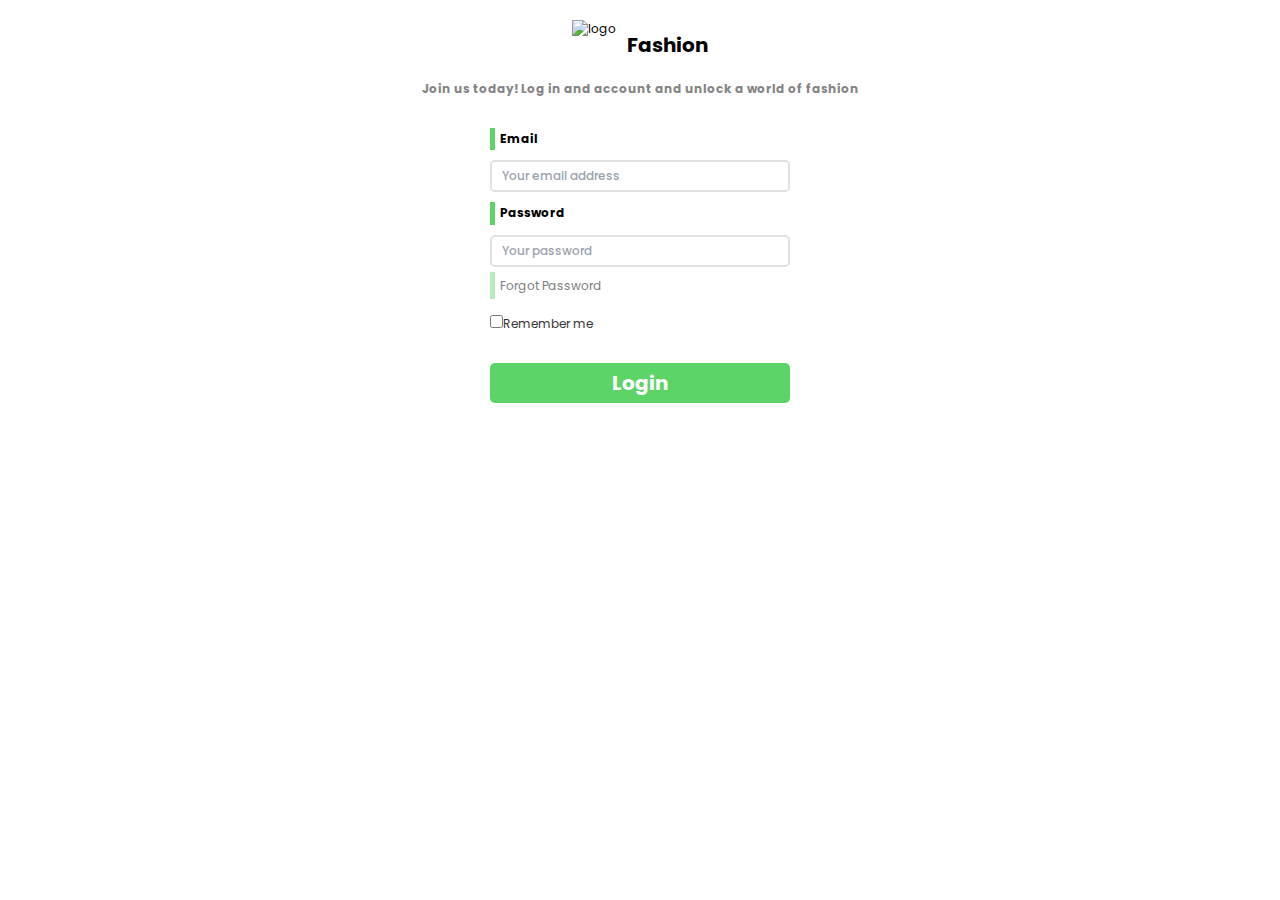
==== login.html @ 358da9cc "Add files via upload" ====
<!DOCTYPE html>
<html lang="en">
<head>
    <meta charset="UTF-8">
    <meta http-equiv="X-UA-Compatible" content="IE=edge">
    <meta name="viewport" content="width=device-width, initial-scale=1.0">
    <link rel="stylesheet" href="../public/output.css" type="text/css">
    <title>Fashion</title>
    <!-- <link rel="stylesheet" href="./styles.css"> -->
    <link rel="stylesheet" href="./input.css">
    <link rel="stylesheet" href="./login-styles.css">
    <link rel="stylesheet"  href="https://cdnjs.cloudflare.com/ajax/libs/font-awesome/6.5.1/css/all.min.css" integrity="sha512-DTOQO9RWCH3ppGqcWaEA1BIZOC6xxalwEsw9c2QQeAIftl+Vegovlnee1c9QX4TctnWMn13TZye+giMm8e2LwA==" crossorigin="anonymous" referrerpolicy="no-referrer"/>
</head>
<body>
    <div class="logo-container">
        <img src="./images/login.png" class="logo" alt="logo">
        <span class="logo-name">Fashion</span>
    </div>
    <div class="form-head">
        <p class="underHead-text">Join us today! Log in and account and unlock a world of fashion</p>
    </div>
    <div class="container">
        <form action="#">
            <span>Email</span>
            <div class="input-box">
                <div class="box">
                    <!-- <div class="icon"><ion-icon name="person-circle-outline"></ion-icon></ion-icon></div> -->
                    <input type="email" placeholder="Your email address">
                </div>
            </div>
            <span>Password</span>
            <div class="input-box">
                <div class="box">
                    <!-- <div class="icon"><ion-icon name="lock-closed-outline"></ion-icon></div> -->
                    <input type="password" placeholder="Your password">
                </div>
            </div>
            <a href="#" class="forgot-password" >Forgot Password</a><br>   
            <label><input type="checkbox" class="remember-me">Remember me</label>


            <div>
                <input type="submit" id="register" value="Login">    
            </div>

        </form>
    </div>

</body>
</html>
---- public/output.css ----
/*
! tailwindcss v3.3.6 | MIT License | https://tailwindcss.com
*/

/*
1. Prevent padding and border from affecting element width. (https://github.com/mozdevs/cssremedy/issues/4)
2. Allow adding a border to an element by just adding a border-width. (https://github.com/tailwindcss/tailwindcss/pull/116)
*/

*,
::before,
::after {
  box-sizing: border-box;
  /* 1 */
  border-width: 0;
  /* 2 */
  border-style: solid;
  /* 2 */
  border-color: #e5e7eb;
  /* 2 */
}

::before,
::after {
  --tw-content: '';
}

/*
1. Use a consistent sensible line-height in all browsers.
2. Prevent adjustments of font size after orientation changes in iOS.
3. Use a more readable tab size.
4. Use the user's configured `sans` font-family by default.
5. Use the user's configured `sans` font-feature-settings by default.
6. Use the user's configured `sans` font-variation-settings by default.
*/

html {
  line-height: 1.5;
  /* 1 */
  -webkit-text-size-adjust: 100%;
  /* 2 */
  -moz-tab-size: 4;
  /* 3 */
  -o-tab-size: 4;
     tab-size: 4;
  /* 3 */
  font-family: ui-sans-serif, system-ui, -apple-system, BlinkMacSystemFont, "Segoe UI", Roboto, "Helvetica Neue", Arial, "Noto Sans", sans-serif, "Apple Color Emoji", "Segoe UI Emoji", "Segoe UI Symbol", "Noto Color Emoji";
  /* 4 */
  font-feature-settings: normal;
  /* 5 */
  font-variation-settings: normal;
  /* 6 */
}

/*
1. Remove the margin in all browsers.
2. Inherit line-height from `html` so users can set them as a class directly on the `html` element.
*/

body {
  margin: 0;
  /* 1 */
  line-height: inherit;
  /* 2 */
}

/*
1. Add the correct height in Firefox.
2. Correct the inheritance of border color in Firefox. (https://bugzilla.mozilla.org/show_bug.cgi?id=190655)
3. Ensure horizontal rules are visible by default.
*/

hr {
  height: 0;
  /* 1 */
  color: inherit;
  /* 2 */
  border-top-width: 1px;
  /* 3 */
}

/*
Add the correct text decoration in Chrome, Edge, and Safari.
*/

abbr:where([title]) {
  -webkit-text-decoration: underline dotted;
          text-decoration: underline dotted;
}

/*
Remove the default font size and weight for headings.
*/

h1,
h2,
h3,
h4,
h5,
h6 {
  font-size: inherit;
  font-weight: inherit;
}

/*
Reset links to optimize for opt-in styling instead of opt-out.
*/

a {
  color: inherit;
  text-decoration: inherit;
}

/*
Add the correct font weight in Edge and Safari.
*/

b,
strong {
  font-weight: bolder;
}

/*
1. Use the user's configured `mono` font-family by default.
2. Use the user's configured `mono` font-feature-settings by default.
3. Use the user's configured `mono` font-variation-settings by default.
4. Correct the odd `em` font sizing in all browsers.
*/

code,
kbd,
samp,
pre {
  font-family: ui-monospace, SFMono-Regular, Menlo, Monaco, Consolas, "Liberation Mono", "Courier New", monospace;
  /* 1 */
  font-feature-settings: normal;
  /* 2 */
  font-variation-settings: normal;
  /* 3 */
  font-size: 1em;
  /* 4 */
}

/*
Add the correct font size in all browsers.
*/

small {
  font-size: 80%;
}

/*
Prevent `sub` and `sup` elements from affecting the line height in all browsers.
*/

sub,
sup {
  font-size: 75%;
  line-height: 0;
  position: relative;
  vertical-align: baseline;
}

sub {
  bottom: -0.25em;
}

sup {
  top: -0.5em;
}

/*
1. Remove text indentation from table contents in Chrome and Safari. (https://bugs.chromium.org/p/chromium/issues/detail?id=999088, https://bugs.webkit.org/show_bug.cgi?id=201297)
2. Correct table border color inheritance in all Chrome and Safari. (https://bugs.chromium.org/p/chromium/issues/detail?id=935729, https://bugs.webkit.org/show_bug.cgi?id=195016)
3. Remove gaps between table borders by default.
*/

table {
  text-indent: 0;
  /* 1 */
  border-color: inherit;
  /* 2 */
  border-collapse: collapse;
  /* 3 */
}

/*
1. Change the font styles in all browsers.
2. Remove the margin in Firefox and Safari.
3. Remove default padding in all browsers.
*/

button,
input,
optgroup,
select,
textarea {
  font-family: inherit;
  /* 1 */
  font-feature-settings: inherit;
  /* 1 */
  font-variation-settings: inherit;
  /* 1 */
  font-size: 100%;
  /* 1 */
  font-weight: inherit;
  /* 1 */
  line-height: inherit;
  /* 1 */
  color: inherit;
  /* 1 */
  margin: 0;
  /* 2 */
  padding: 0;
  /* 3 */
}

/*
Remove the inheritance of text transform in Edge and Firefox.
*/

button,
select {
  text-transform: none;
}

/*
1. Correct the inability to style clickable types in iOS and Safari.
2. Remove default button styles.
*/

button,
[type='button'],
[type='reset'],
[type='submit'] {
  -webkit-appearance: button;
  /* 1 */
  background-color: transparent;
  /* 2 */
  background-image: none;
  /* 2 */
}

/*
Use the modern Firefox focus style for all focusable elements.
*/

:-moz-focusring {
  outline: auto;
}

/*
Remove the additional `:invalid` styles in Firefox. (https://github.com/mozilla/gecko-dev/blob/2f9eacd9d3d995c937b4251a5557d95d494c9be1/layout/style/res/forms.css#L728-L737)
*/

:-moz-ui-invalid {
  box-shadow: none;
}

/*
Add the correct vertical alignment in Chrome and Firefox.
*/

progress {
  vertical-align: baseline;
}

/*
Correct the cursor style of increment and decrement buttons in Safari.
*/

::-webkit-inner-spin-button,
::-webkit-outer-spin-button {
  height: auto;
}

/*
1. Correct the odd appearance in Chrome and Safari.
2. Correct the outline style in Safari.
*/

[type='search'] {
  -webkit-appearance: textfield;
  /* 1 */
  outline-offset: -2px;
  /* 2 */
}

/*
Remove the inner padding in Chrome and Safari on macOS.
*/

::-webkit-search-decoration {
  -webkit-appearance: none;
}

/*
1. Correct the inability to style clickable types in iOS and Safari.
2. Change font properties to `inherit` in Safari.
*/

::-webkit-file-upload-button {
  -webkit-appearance: button;
  /* 1 */
  font: inherit;
  /* 2 */
}

/*
Add the correct display in Chrome and Safari.
*/

summary {
  display: list-item;
}

/*
Removes the default spacing and border for appropriate elements.
*/

blockquote,
dl,
dd,
h1,
h2,
h3,
h4,
h5,
h6,
hr,
figure,
p,
pre {
  margin: 0;
}

fieldset {
  margin: 0;
  padding: 0;
}

legend {
  padding: 0;
}

ol,
ul,
menu {
  list-style: none;
  margin: 0;
  padding: 0;
}

/*
Reset default styling for dialogs.
*/

dialog {
  padding: 0;
}

/*
Prevent resizing textareas horizontally by default.
*/

textarea {
  resize: vertical;
}

/*
1. Reset the default placeholder opacity in Firefox. (https://github.com/tailwindlabs/tailwindcss/issues/3300)
2. Set the default placeholder color to the user's configured gray 400 color.
*/

input::-moz-placeholder, textarea::-moz-placeholder {
  opacity: 1;
  /* 1 */
  color: #9ca3af;
  /* 2 */
}

input::placeholder,
textarea::placeholder {
  opacity: 1;
  /* 1 */
  color: #9ca3af;
  /* 2 */
}

/*
Set the default cursor for buttons.
*/

button,
[role="button"] {
  cursor: pointer;
}

/*
Make sure disabled buttons don't get the pointer cursor.
*/

:disabled {
  cursor: default;
}

/*
1. Make replaced elements `display: block` by default. (https://github.com/mozdevs/cssremedy/issues/14)
2. Add `vertical-align: middle` to align replaced elements more sensibly by default. (https://github.com/jensimmons/cssremedy/issues/14#issuecomment-634934210)
   This can trigger a poorly considered lint error in some tools but is included by design.
*/

img,
svg,
video,
canvas,
audio,
iframe,
embed,
object {
  display: block;
  /* 1 */
  vertical-align: middle;
  /* 2 */
}

/*
Constrain images and videos to the parent width and preserve their intrinsic aspect ratio. (https://github.com/mozdevs/cssremedy/issues/14)
*/

img,
video {
  max-width: 100%;
  height: auto;
}

/* Make elements with the HTML hidden attribute stay hidden by default */

[hidden] {
  display: none;
}

*, ::before, ::after {
  --tw-border-spacing-x: 0;
  --tw-border-spacing-y: 0;
  --tw-translate-x: 0;
  --tw-translate-y: 0;
  --tw-rotate: 0;
  --tw-skew-x: 0;
  --tw-skew-y: 0;
  --tw-scale-x: 1;
  --tw-scale-y: 1;
  --tw-pan-x:  ;
  --tw-pan-y:  ;
  --tw-pinch-zoom:  ;
  --tw-scroll-snap-strictness: proximity;
  --tw-gradient-from-position:  ;
  --tw-gradient-via-position:  ;
  --tw-gradient-to-position:  ;
  --tw-ordinal:  ;
  --tw-slashed-zero:  ;
  --tw-numeric-figure:  ;
  --tw-numeric-spacing:  ;
  --tw-numeric-fraction:  ;
  --tw-ring-inset:  ;
  --tw-ring-offset-width: 0px;
  --tw-ring-offset-color: #fff;
  --tw-ring-color: rgb(59 130 246 / 0.5);
  --tw-ring-offset-shadow: 0 0 #0000;
  --tw-ring-shadow: 0 0 #0000;
  --tw-shadow: 0 0 #0000;
  --tw-shadow-colored: 0 0 #0000;
  --tw-blur:  ;
  --tw-brightness:  ;
  --tw-contrast:  ;
  --tw-grayscale:  ;
  --tw-hue-rotate:  ;
  --tw-invert:  ;
  --tw-saturate:  ;
  --tw-sepia:  ;
  --tw-drop-shadow:  ;
  --tw-backdrop-blur:  ;
  --tw-backdrop-brightness:  ;
  --tw-backdrop-contrast:  ;
  --tw-backdrop-grayscale:  ;
  --tw-backdrop-hue-rotate:  ;
  --tw-backdrop-invert:  ;
  --tw-backdrop-opacity:  ;
  --tw-backdrop-saturate:  ;
  --tw-backdrop-sepia:  ;
}

::backdrop {
  --tw-border-spacing-x: 0;
  --tw-border-spacing-y: 0;
  --tw-translate-x: 0;
  --tw-translate-y: 0;
  --tw-rotate: 0;
  --tw-skew-x: 0;
  --tw-skew-y: 0;
  --tw-scale-x: 1;
  --tw-scale-y: 1;
  --tw-pan-x:  ;
  --tw-pan-y:  ;
  --tw-pinch-zoom:  ;
  --tw-scroll-snap-strictness: proximity;
  --tw-gradient-from-position:  ;
  --tw-gradient-via-position:  ;
  --tw-gradient-to-position:  ;
  --tw-ordinal:  ;
  --tw-slashed-zero:  ;
  --tw-numeric-figure:  ;
  --tw-numeric-spacing:  ;
  --tw-numeric-fraction:  ;
  --tw-ring-inset:  ;
  --tw-ring-offset-width: 0px;
  --tw-ring-offset-color: #fff;
  --tw-ring-color: rgb(59 130 246 / 0.5);
  --tw-ring-offset-shadow: 0 0 #0000;
  --tw-ring-shadow: 0 0 #0000;
  --tw-shadow: 0 0 #0000;
  --tw-shadow-colored: 0 0 #0000;
  --tw-blur:  ;
  --tw-brightness:  ;
  --tw-contrast:  ;
  --tw-grayscale:  ;
  --tw-hue-rotate:  ;
  --tw-invert:  ;
  --tw-saturate:  ;
  --tw-sepia:  ;
  --tw-drop-shadow:  ;
  --tw-backdrop-blur:  ;
  --tw-backdrop-brightness:  ;
  --tw-backdrop-contrast:  ;
  --tw-backdrop-grayscale:  ;
  --tw-backdrop-hue-rotate:  ;
  --tw-backdrop-invert:  ;
  --tw-backdrop-opacity:  ;
  --tw-backdrop-saturate:  ;
  --tw-backdrop-sepia:  ;
}

.text-2xl {
  font-size: 1.5rem;
  line-height: 2rem;
}

.text-4xl {
  font-size: 2.25rem;
  line-height: 2.5rem;
}

.text-7xl {
  font-size: 4.5rem;
  line-height: 1;
}

.text-green-400 {
  --tw-text-opacity: 1;
  color: rgb(74 222 128 / var(--tw-text-opacity));
}

.text-red-400 {
  --tw-text-opacity: 1;
  color: rgb(248 113 113 / var(--tw-text-opacity));
}

.text-blue-400 {
  --tw-text-opacity: 1;
  color: rgb(96 165 250 / var(--tw-text-opacity));
}
---- login-styles.css ----
/* Link to google fontsPoppins*/
@import url('https://fonts.googleapis.com/css2?family=Poppins:wght@300;400, 500; 0,600; 0 &display=swap');

*{
    margin: 0;
    padding: 0;
    box-sizing: border-box;
    font-family: 'Poppins','roboto',sans-serif ;
    font-size: 12px;
}

.logo-container{
    margin-top: 20px;
    margin-bottom: 10px;
    display: flex;
    flex-direction: row;
    align-items: center;
    justify-content: center;
}

.logo-name{
    margin-left: 5px;
    font-size: 20px;
    font-weight: bold;
}
.logo{
    height: 50px;
    width: 50px;
}

.container{
    width: fit-content;
    height: fit-content;
    margin: 0px 15px;
    border-radius: 3px;
    background-color: tr4;
    color: #353535;
}

.form-head{
    display: flex;
    justify-content: space-between;
    align-content: ce   nter;
    flex-direction: row;
}

.form-head .underHead-text{
    font-size: 12px;

    margin:0px 10px 30px 10px ;
    color:#858585;
    font-weight: bold;
    text-align: center;
}

/* .close-icon{
    font-size: 20px;
} */

form {
    width:auto;
    position: relative;
}

.container span{
    display: inline-block;
    color:#000;
    font-size: 12;
    font-weight: bold;
    border-left: 5px solid #5CD467;
    padding: 10px 5px;
    line-height: .2em;
    text-transform: capitalize;
}


.container .input-box{
    margin: 10px auto;
}

.container .box{
    display: flex;
}

/* .container .box .icon{
    color: #353535;
    font-size: 1.4em;
    font-weight: 500;
    display: flex;
    margin-right: 10px;
    align-items: center;
    justify-content: center;
    position:relative;
    min-width: 40px;
    height: 40px;
    background: transparent;
    border-radius: 5%;
    border: 1px solid #ffffff9e;
} */

.box input{
    box-sizing: border-box;
    outline: none;
    margin: 0;
    border: 2px solid #E1E1E1;
    border-radius: 5px;
    width: 90vw;
    color: #7e7e7e;
    font-weight: 500;
    padding: 5px 10px;
    /* ---------- */
    background: rgba(255, 255, 255, 0.258);
    background: transparent;
}

.box input:focus{
    border: 2px solid #8585859a;
    transition: border .3s;
}


#register{
    outline: none;
    margin-top: 20px;
    background-color: #5CD467;
    padding:5px 10px;
    font-weight: bold;
    color: white;
    font-size: 20px;
    border-radius: 5px;
    width:100%;
}

#register:hover{
    background-color: #5cd468b4;
    transition: all .3s;
}

#register:active{
    background-color: #5cd468b4;
    transition: all .3s;
}

.remember-me{
    margin: 0 0 15px 0;
}
.forgot-password{
    color:#7e7e7e; 
    text-decoration: none;
    margin-bottom: 30px;
    /* font-weight: bold; */
    border-left: 5px solid #5cd46870;
    padding: 5px 5px;
}

.forgot-password:hover{
    color: #000;
}

.remember-me{
    margin-top: 20px;
}

.sign-in-instead{
    font-weight: bold;
    margin-top: 10px;
    text-align: center;
}

.sign-in-instead a{
    color: #000;
    
}




@media screen and (min-width: 400px){
    .form-head .underHead-text{
        font-size: 12px;
        width: 100%;
        margin:0px 10px 30px 10px ;
        color:#858585;
        font-weight: bold;
        text-align: center;
    }    
    body{
        display: flex;
        flex-direction: column;
        justify-content: center;
        align-items: center;
    }
    .container{
        /* position: absolute; */
        width: 300px;
    }

}
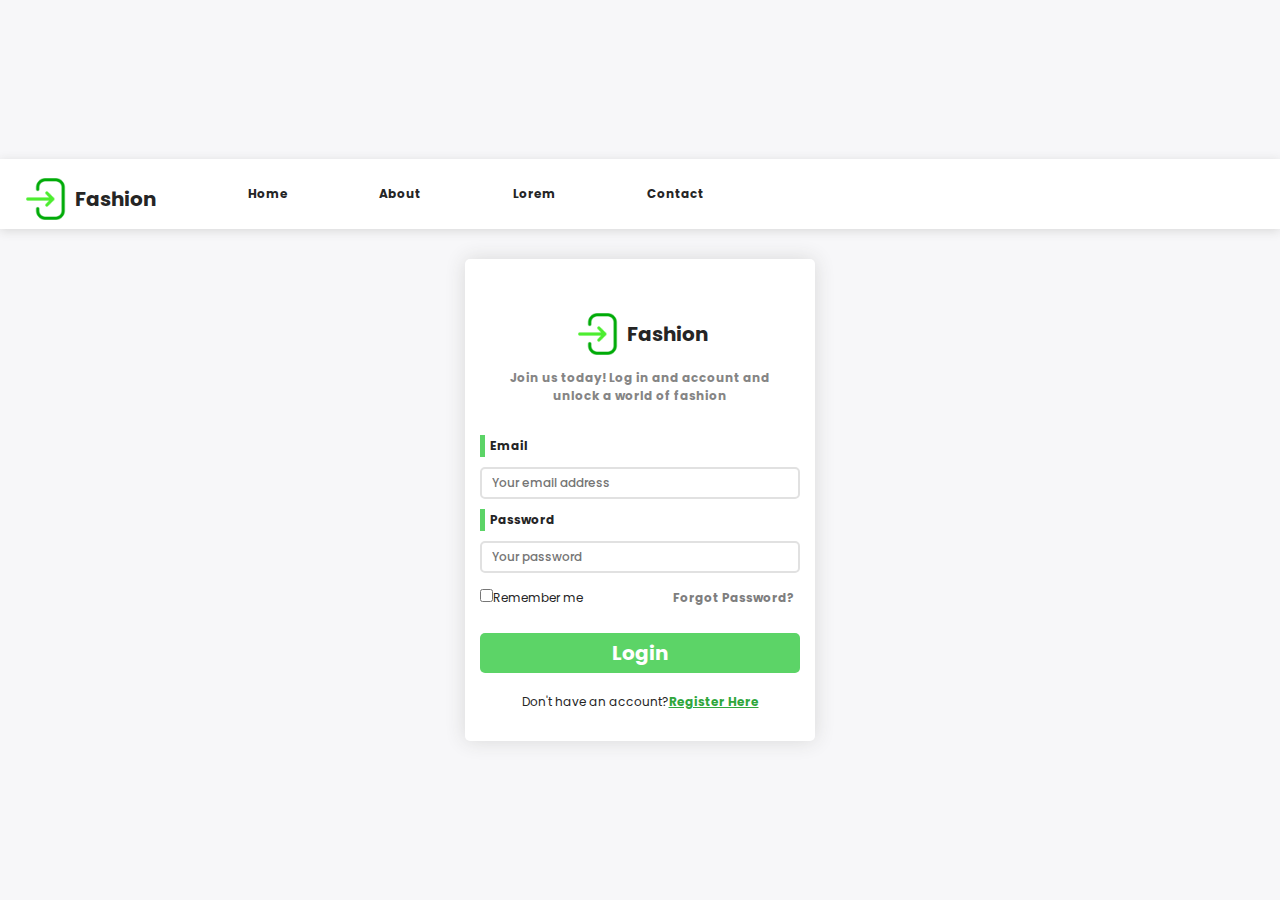
==== commit 172cc6a0: "Add files via upload" ====
--- a/login.html
+++ b/login.html
@@ -7,41 +7,69 @@
     <link rel="stylesheet" href="../public/output.css" type="text/css">
     <title>Fashion</title>
     <!-- <link rel="stylesheet" href="./styles.css"> -->
-    <link rel="stylesheet" href="./input.css">
+    <link rel="stylesheet" href="index.css">
+    <link rel="stylesheet" href="./register-styles.css  ">
     <link rel="stylesheet" href="./login-styles.css">
     <link rel="stylesheet"  href="https://cdnjs.cloudflare.com/ajax/libs/font-awesome/6.5.1/css/all.min.css" integrity="sha512-DTOQO9RWCH3ppGqcWaEA1BIZOC6xxalwEsw9c2QQeAIftl+Vegovlnee1c9QX4TctnWMn13TZye+giMm8e2LwA==" crossorigin="anonymous" referrerpolicy="no-referrer"/>
 </head>
 <body>
-    <div class="logo-container">
-        <img src="./images/login.png" class="logo" alt="logo">
-        <span class="logo-name">Fashion</span>
-    </div>
-    <div class="form-head">
-        <p class="underHead-text">Join us today! Log in and account and unlock a world of fashion</p>
-    </div>
+    <section class="header">
+        <div class="logo-container">
+            <img src="./images/login.png" class="logo" alt="logo">
+            <span class="logo-name">Fashion</span>
+        </div>
+        <!-- <div class="form-head">
+            <p class="underHead-text">Join us today! Log in and account and unlock a world of fashion</p>
+        </div> -->
+        <div class="nav-bar">
+            <nav>
+                <ul class="nav-buttons">
+                    <li class="nav-btn"><a href="index.html">Home</a></li>
+                    <li class="nav-btn"><a href="#">About</a></li>
+                    <li class="nav-btn"><a href="#">Lorem</a></li>
+                    <li class="nav-btn"><a href="#">Contact</a></li>
+                </ul>
+        </div>
+    </nav>
+    <!-- <div class="signIn-register-container">
+        <a class="signIn-register" onclick="openPopup()" href="./register.html">Sign Up</a>   
+        <a class="signIn-register" onclick="openPopup()" href="./login.html">Sign In</a>  
+    </div> -->
+    </section>
     <div class="container">
+        <div class="logo-container">
+            <img src="./images/login.png" class="logo" alt="logo">
+            <span class="logo-name">Fashion</span>
+        </div>
+        <div class="form-head">
+            <p class="underHead-text">Join us today! Log in and account and unlock a world of fashion</p>
+        </div>
         <form action="#">
-            <span>Email</span>
+            <span class="green-left-border">Email</span>
             <div class="input-box">
                 <div class="box">
                     <!-- <div class="icon"><ion-icon name="person-circle-outline"></ion-icon></ion-icon></div> -->
                     <input type="email" placeholder="Your email address">
                 </div>
             </div>
-            <span>Password</span>
+            <span class="green-left-border">Password</span>
             <div class="input-box">
                 <div class="box">
                     <!-- <div class="icon"><ion-icon name="lock-closed-outline"></ion-icon></div> -->
                     <input type="password" placeholder="Your password">
                 </div>
             </div>
-            <a href="#" class="forgot-password" >Forgot Password</a><br>   
-            <label><input type="checkbox" class="remember-me">Remember me</label>
+            <div class="forget-Remember-container">
+                <label><input type="checkbox" class="remember-me">Remember me</label>                
+                <a href="#" class="forgot-password" >Forgot Password?</a>   
+            </div>
 
 
             <div>
-                <input type="submit" id="register" value="Login">    
+                <input type="submit" id="login" value="Login">    
             </div>
+
+            <p class="opposite-sign">Don't have an account?<a href="./register.html">register here</a></p>
 
         </form>
     </div>
--- a/styles.css
+++ b/styles.css
@@ -0,0 +1,144 @@
+/* Link to google fonts(Poppins0 */
+@import url('https://fonts.googleapis.com/css2?family=Poppins:wght@300;400&display=swap');
+
+*{
+    margin: 0;
+    padding: 0;
+    box-sizing: border-box;
+    font-family: 'Poppins', sans-serif;
+}
+
+body{
+    height: 100vh;
+    width: 100vw;
+    display: flex;
+    justify-content: center;
+    align-items: center;
+    background: url(./img/wallpaperflare.com_wallpaper\(8\).jpg);
+    background-position: center;
+    background-size: cover;
+}
+
+.container{
+    display: flex;
+    align-items: center;
+    justify-content: center;
+    border-radius: 10px;
+    padding: 0 15px;
+    min-height: 450px;
+    width: 300px;
+
+    /* ------- */
+    background: linear-gradient(135deg,rgba(255, 255, 255, 0.1), rgba(255,255,255,0));
+    backdrop-filter: blur(10px);
+    -webkit-backdrop-filter: blur(10px);
+    border: 1px solid rgba(255, 255, 255, 0.18);
+    box-shadow: 0 8px 32px 0 rgba(0,0,0.37)
+}
+
+form {
+    width:100%;
+    position: relative;
+}
+
+ .container form h3{
+   color: #fff;
+   font-weight: 600;
+   font-size: 2em;
+   text-align: center;
+   text-transform: uppercase;
+   margin-bottom: 10px;
+}
+
+.container span{
+    display: inline-block;
+    color:#fff;
+    font-size: .8em;
+    border-left: 5px solid #E2AF76;
+    padding-left: 5px;
+    letter-spacing: 1px;
+    line-height: 1em;
+    text-transform: uppercase;
+}
+
+.container .input-box{
+    margin: 15px auto;
+}
+
+.container .box{
+    display: flex;
+}
+
+.container .box .icon{
+    color: #fff;
+    font-size: 1.4em;
+    font-weight: 500;
+    display: flex;
+    margin-right: 10px;
+    align-items: center;
+    justify-content: center;
+    position:relative;
+    min-width: 40px;
+    height: 40px;
+    background: transparent;
+    border-radius: 50%;
+    border: 1px solid #ffffff9e;
+}
+
+.box input, #login{
+    box-sizing: border-box;
+    border: none;
+    outline: none;
+    border-radius: 30px;
+    width:100%;
+    color: #fff;
+    font-weight: 600;
+    padding: 10px;
+
+    /* ---------- */
+    background: rgba(255, 255, 255, 0.258);
+    background: transparent;
+    border-bottom:1px solid #ffffff69;
+    box-shadow: 2px 2px 10px #1d1d1da7;
+    transition: box-shadow 100ms ease;
+}
+
+/* -------- */
+.box input:focus{
+    box-shadow: 0 0 0 1px #fff;
+}
+
+label{
+    color:#fff;
+    margin-right:30px;
+    text-transform: capitalize;
+}
+
+#login{    
+    background: rgba(255, 255, 255, 0.235);
+    color: white;
+    margin: 10px auto;
+    /* box-shadow: -5px -2px  30px #080811; */
+    font-weight: bolder;
+    font-size: larger;
+    border-bottom: 1px solid #ffffff69;
+    border-right: 1px solid #ffffff69;
+    box-shadow: 2px 5px 20px #1d1d1da7;
+    cursor: pointer;
+    transition: all 200ms;
+}
+
+#login:hover{
+    background: rgba(255, 255, 255, 0.423);
+}
+
+#login:active{
+    background: rgba(255, 255, 255, 0.235);
+}
+
+.container form .forgot-password{
+    color:#fff; 
+    text-decoration: none;
+    border-left: 5px solid #E2AF76;
+    padding: 0 10px;
+}--- a/index.css
+++ b/index.css
@@ -0,0 +1,112 @@
+@import url('https://fonts.googleapis.com/css2?family=Poppins:wght@300;400, 500; 0,600; 0 &display=swap');
+
+*{
+    margin: 0;
+    padding: 0;
+    box-sizing: border-box;
+    font-family: 'Poppins','roboto',sans-serif ;
+    font-size: 12px;
+}
+
+body{
+    height: 100vh;
+    width: 100vw;
+    background-color: #f7f7f9;
+}
+.header{
+    display: flex;
+    width: 100vw;
+    height: 70px;
+    padding: 10px 20px;
+    justify-content: space-evenly;
+    align-items:center ;
+    max-height: 150px;
+    margin-bottom: 30px;
+    color: white;
+    background: #fff;
+    box-shadow: 0px 2px 10px #d8d8d8;
+    
+}
+
+.logo-container{
+    margin-top: 20px;
+    margin-bottom: 10px;
+    display: flex;
+    flex-direction: row;
+    align-items: center;
+    justify-content: center;
+}
+
+.logo-name{
+    margin-left: 5px;
+    font-size: 20px;
+    font-weight: bold;
+    color: #252525;
+}
+.logo{
+    height: 50px;
+    width: 50px;
+}
+
+button{
+    cursor: pointer;
+}
+
+.nav-bar{
+    width: 100vw;
+    height: auto;
+    display: flex;
+    justify-content: space-between;
+    align-items: center;
+
+}
+
+.nav-buttons{
+    width: 50vw;
+    display: flex;
+    justify-content: space-evenly;
+}
+
+.nav-btn{
+    list-style-type: none;
+    font-weight: bold;
+}
+
+.nav-btn a{
+    text-decoration: none;
+    color: #252525;
+}
+
+.signIn-register-container{
+    height: 100%;
+    width: 100% ;
+    display: flex;
+    justify-content: center;
+    align-items: center;
+}
+.signIn-register {
+  margin-right: 20px;
+  padding: 10px 30px;
+  font-size: 100%;
+  font-weight: bold;
+  background: #5bd167;
+  color: #fff;
+  border: none;
+  outline: none;
+  border-radius: 20px;
+}
+/* 
+.toggle-popup{
+    font-size: 100%;
+    padding: 5px 15px;
+    background-color: #fff;
+    outline: none;
+    margin-top: 30px;
+    background-color: #5CD467;
+    padding:5px 10px;
+    font-weight: bold;
+    color: white;
+    font-size: 20px;
+    border-radius: 5px;
+    width:100%;
+} */--- a/register-styles.css
+++ b/register-styles.css
@@ -0,0 +1,156 @@
+/* Link to google fontsPoppins*/
+@import url('https://fonts.googleapis.com/css2?family=Poppins:wght@300;400, 500; 0,600; 0 &display=swap');
+
+*{
+    margin: 0;
+    padding: 0;
+    box-sizing: border-box;
+    font-family: 'Poppins','roboto',sans-serif ;
+    font-size: 12px;
+}
+body{
+    height: 100vh;
+    width: 100vw;
+    display: flex;
+    justify-content: center;
+    align-items: center;
+    background-color: #f7f7f9;
+}
+
+
+.logo-container{
+    margin-top: 20px;
+    margin-bottom: 10px;
+    display: flex;
+    flex-direction: row;
+    align-items: center;
+    justify-content: center;
+}
+
+.logo-name{
+    margin-left: 5px;
+    font-size: 20px;
+    font-weight: bold;
+}
+.logo{
+    height: 50px;
+    width: 50px;
+}
+
+.form-head{
+    display: flex;
+    justify-content: space-between;
+    align-content: ce   nter;
+    flex-direction: row;
+}
+
+.form-head .underHead-text{
+    font-size: 12px;
+
+    margin:0px 10px 30px 10px ;
+    color:#858585;
+    font-weight: bold;
+    text-align: center;
+}
+
+/* .close-icon{
+    font-size: 20px;
+} */
+
+form {
+    width:auto;
+    position: relative;
+}
+
+.container .input-box{
+    margin: 10px auto;
+}
+
+.container .box{
+    display: flex;
+}
+
+.box input{
+    box-sizing: border-box;
+    outline: none;
+    margin: 0;
+    border: 2px solid #E1E1E1;
+    border-radius: 5px;
+    width: 90vw;
+    color: #7e7e7e;
+    font-weight: 500;
+    padding: 5px 10px;
+    /* ---------- */
+    background: rgba(255, 255, 255, 0.258);
+    background: transparent;
+}
+
+.box input:focus{
+    border: 2px solid #8585859a;
+    transition: border .3s;
+}
+
+
+#register{
+    outline: none;
+    border: none;
+    margin-top: 20px;
+    background-color: #5CD467;
+    padding:5px 10px;
+    font-weight: bold;
+    color: white;
+    font-size: 20px;
+    border-radius: 5px;
+    width:100%;
+}
+
+#register:hover{
+    background-color: #5cd468b4;
+    transition: all .3s;
+}
+
+#register:active{
+    background-color: #5cd468b4;
+    transition: all .3s;
+}
+
+.opposite-sign{
+    font-weight: normal;
+    margin-top: 10px;
+    text-align: center;
+    margin-top: 20px;
+}
+
+.opposite-sign a{
+    color: #30a73c;
+    text-transform: capitalize;
+    font-weight: bold;
+}
+
+.opposite-sign a:hover{
+    cursor: pointer;
+}
+
+
+@media screen and (min-width: 250px){
+    .form-head .underHead-text{
+        font-size: 12px;
+        width: 100%;
+        margin:0px 10px 30px 10px ;
+        color:#858585;
+        font-weight: bold;
+        text-align: center;
+    }    
+    body{
+        display: flex;
+        flex-direction: column;
+        justify-content: center;
+        align-items: center;
+    }
+    .container{
+        /* position: absolute; */
+        width: 350px;
+    }
+
+}   
+  --- a/login-styles.css
+++ b/login-styles.css
@@ -29,18 +29,20 @@
 }
 
 .container{
+    background-color: #fff;
+    padding: 30px 15px;
     width: fit-content;
     height: fit-content;
     margin: 0px 15px;
-    border-radius: 3px;
-    background-color: tr4;
-    color: #353535;
+    border-radius: 5px;
+    color: #252525;
+    box-shadow: 0px 0px 20px #d8d8d8;
 }
 
 .form-head{
     display: flex;
     justify-content: space-between;
-    align-content: ce   nter;
+    align-content: center;
     flex-direction: row;
 }
 
@@ -62,15 +64,16 @@
     position: relative;
 }
 
-.container span{
+.container .green-left-border{
     display: inline-block;
-    color:#000;
+    color:#252525;
     font-size: 12;
     font-weight: bold;
     border-left: 5px solid #5CD467;
     padding: 10px 5px;
     line-height: .2em;
     text-transform: capitalize;
+    
 }
 
 
@@ -81,22 +84,6 @@
 .container .box{
     display: flex;
 }
-
-/* .container .box .icon{
-    color: #353535;
-    font-size: 1.4em;
-    font-weight: 500;
-    display: flex;
-    margin-right: 10px;
-    align-items: center;
-    justify-content: center;
-    position:relative;
-    min-width: 40px;
-    height: 40px;
-    background: transparent;
-    border-radius: 5%;
-    border: 1px solid #ffffff9e;
-} */
 
 .box input{
     box-sizing: border-box;
@@ -114,16 +101,16 @@
 }
 
 .box input:focus{
-    border: 2px solid #8585859a;
+    border: 2px solid #858585;
     transition: border .3s;
 }
 
 
-#register{
-    outline: none;
+#login{
+    border: none;
     margin-top: 20px;
     background-color: #5CD467;
-    padding:5px 10px;
+    padding:5px 20px;
     font-weight: bold;
     color: white;
     font-size: 20px;
@@ -131,51 +118,40 @@
     width:100%;
 }
 
-#register:hover{
+#login:hover{
     background-color: #5cd468b4;
     transition: all .3s;
 }
 
-#register:active{
+#login:active{
     background-color: #5cd468b4;
     transition: all .3s;
 }
 
-.remember-me{
-    margin: 0 0 15px 0;
-}
 .forgot-password{
     color:#7e7e7e; 
     text-decoration: none;
-    margin-bottom: 30px;
-    /* font-weight: bold; */
-    border-left: 5px solid #5cd46870;
+    font-weight: bold;
     padding: 5px 5px;
 }
 
 .forgot-password:hover{
-    color: #000;
+    color: #252525;
+    transition: .2s;
 }
 
-.remember-me{
-    margin-top: 20px;
-}
-
-.sign-in-instead{
-    font-weight: bold;
-    margin-top: 10px;
-    text-align: center;
-}
-
-.sign-in-instead a{
-    color: #000;
-    
+.forget-Remember-container{
+    display: flex;
+    flex-direction: row;
+    align-items: center;
+    margin-top: 0;
+    height: 30px;
+    width: 100%;
+    justify-content: space-between;
 }
 
 
-
-
-@media screen and (min-width: 400px){
+@media screen and (min-width: 250px){
     .form-head .underHead-text{
         font-size: 12px;
         width: 100%;
@@ -192,7 +168,7 @@
     }
     .container{
         /* position: absolute; */
-        width: 300px;
+        width: 350px;
     }
 
 }   
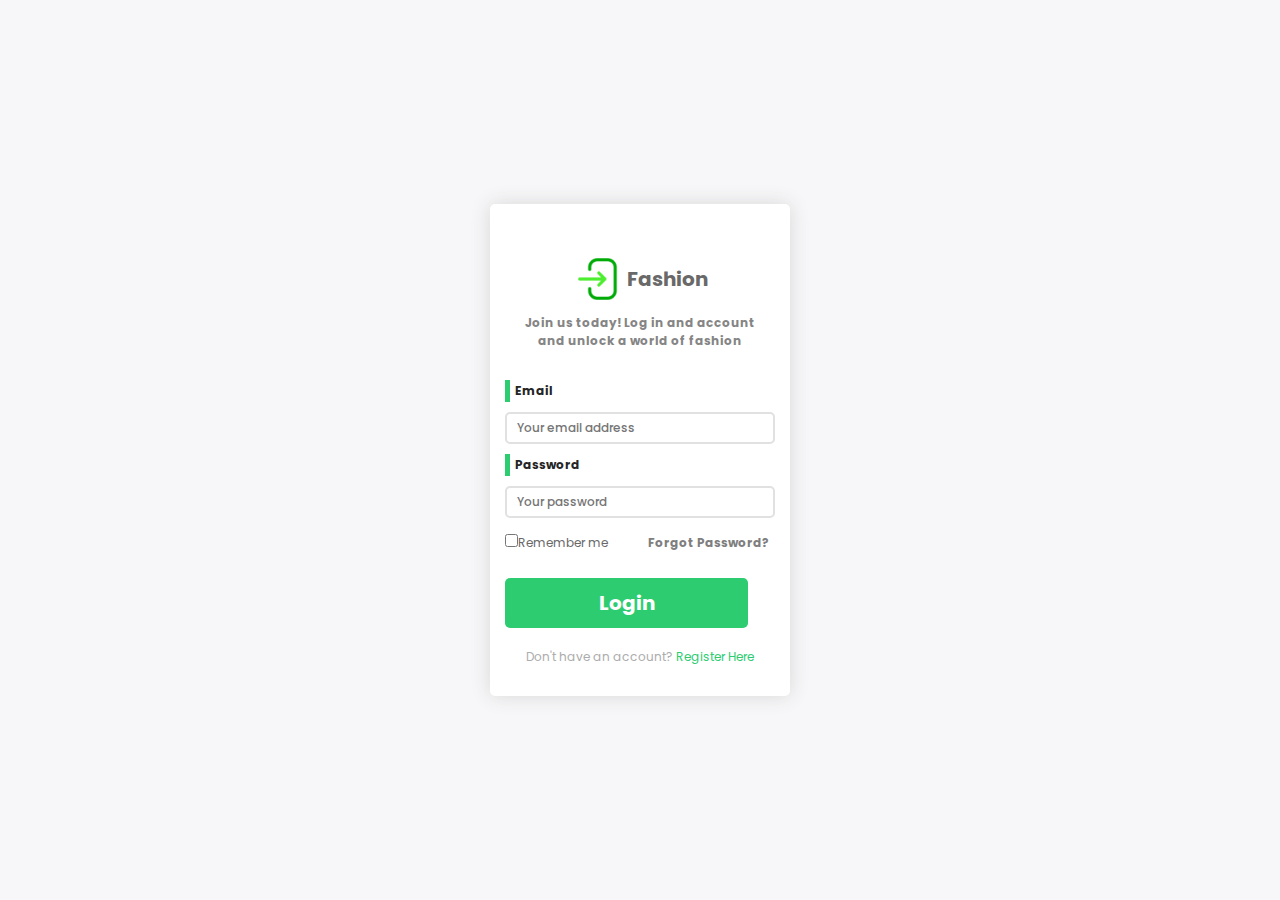
==== commit 7f0f936e: "Add files via upload" ====
--- a/login.html
+++ b/login.html
@@ -7,20 +7,20 @@
     <link rel="stylesheet" href="../public/output.css" type="text/css">
     <title>Fashion</title>
     <!-- <link rel="stylesheet" href="./styles.css"> -->
-    <link rel="stylesheet" href="index.css">
+    <!-- <link rel="stylesheet" href="index.css"> -->
     <link rel="stylesheet" href="./register-styles.css  ">
     <link rel="stylesheet" href="./login-styles.css">
     <link rel="stylesheet"  href="https://cdnjs.cloudflare.com/ajax/libs/font-awesome/6.5.1/css/all.min.css" integrity="sha512-DTOQO9RWCH3ppGqcWaEA1BIZOC6xxalwEsw9c2QQeAIftl+Vegovlnee1c9QX4TctnWMn13TZye+giMm8e2LwA==" crossorigin="anonymous" referrerpolicy="no-referrer"/>
 </head>
 <body>
-    <section class="header">
+    <!-- <section class="header">
         <div class="logo-container">
             <img src="./images/login.png" class="logo" alt="logo">
             <span class="logo-name">Fashion</span>
         </div>
-        <!-- <div class="form-head">
+        <div class="form-head">
             <p class="underHead-text">Join us today! Log in and account and unlock a world of fashion</p>
-        </div> -->
+        </div>
         <div class="nav-bar">
             <nav>
                 <ul class="nav-buttons">
@@ -31,11 +31,11 @@
                 </ul>
         </div>
     </nav>
-    <!-- <div class="signIn-register-container">
+    <div class="signIn-register-container">
         <a class="signIn-register" onclick="openPopup()" href="./register.html">Sign Up</a>   
         <a class="signIn-register" onclick="openPopup()" href="./login.html">Sign In</a>  
-    </div> -->
-    </section>
+    </div>
+    </section> -->
     <div class="container">
         <div class="logo-container">
             <img src="./images/login.png" class="logo" alt="logo">
@@ -61,7 +61,7 @@
             </div>
             <div class="forget-Remember-container">
                 <label><input type="checkbox" class="remember-me">Remember me</label>                
-                <a href="#" class="forgot-password" >Forgot Password?</a>   
+                <a href="./forgot-password.html" class="forgot-password" >Forgot Password?</a>   
             </div>
 
 
@@ -69,7 +69,7 @@
                 <input type="submit" id="login" value="Login">    
             </div>
 
-            <p class="opposite-sign">Don't have an account?<a href="./register.html">register here</a></p>
+            <p class="opposite-sign">Don't have an account? <a href="./register.html">register here</a></p>
 
         </form>
     </div>
--- a/index.css
+++ b/index.css
@@ -109,4 +109,22 @@
     font-size: 20px;
     border-radius: 5px;
     width:100%;
-} */+} */
+
+
+
+/* @media screen and (max-width: 600px) {
+    .header{
+        display: flex;
+        width: 90vw;
+        height: 100vh;
+        flex-direction: column;
+        position: absolute;
+        left: 100px;
+    }
+
+    #sidebar{
+        display: block;
+        text-align: center;
+    }
+  } */--- a/register-styles.css
+++ b/register-styles.css
@@ -15,6 +15,10 @@
     justify-content: center;
     align-items: center;
     background-color: #f7f7f9;
+}
+a{
+    text-decoration: none;
+    color: #5CD467;
 }
 
 
@@ -62,26 +66,15 @@
     position: relative;
 }
 
-.container .input-box{
-    margin: 10px auto;
-}
-
-.container .box{
-    display: flex;
-}
-
 .box input{
     box-sizing: border-box;
     outline: none;
     margin: 0;
     border: 2px solid #E1E1E1;
     border-radius: 5px;
-    width: 90vw;
     color: #7e7e7e;
     font-weight: 500;
     padding: 5px 10px;
-    /* ---------- */
-    background: rgba(255, 255, 255, 0.258);
     background: transparent;
 }
 
@@ -95,12 +88,13 @@
     outline: none;
     border: none;
     margin-top: 20px;
-    background-color: #5CD467;
+    background-color: #2ECC71;
     padding:5px 10px;
     font-weight: bold;
     color: white;
     font-size: 20px;
     border-radius: 5px;
+    cursor: pointer;
     width:100%;
 }
 
@@ -119,12 +113,12 @@
     margin-top: 10px;
     text-align: center;
     margin-top: 20px;
+    color: #ACACAC;
 }
 
 .opposite-sign a{
-    color: #30a73c;
+    color: #2ECC71;
     text-transform: capitalize;
-    font-weight: bold;
 }
 
 .opposite-sign a:hover{
@@ -132,7 +126,7 @@
 }
 
 
-@media screen and (min-width: 250px){
+@media screen and (min-width: 300px){
     .form-head .underHead-text{
         font-size: 12px;
         width: 100%;
@@ -148,8 +142,7 @@
         align-items: center;
     }
     .container{
-        /* position: absolute; */
-        width: 350px;
+        width: 300px;
     }
 
 }   
--- a/login-styles.css
+++ b/login-styles.css
@@ -30,12 +30,13 @@
 
 .container{
     background-color: #fff;
+    position: relative;
+    width: auto;
     padding: 30px 15px;
-    width: fit-content;
     height: fit-content;
     margin: 0px 15px;
     border-radius: 5px;
-    color: #252525;
+    color: #696969;
     box-shadow: 0px 0px 20px #d8d8d8;
 }
 
@@ -69,7 +70,7 @@
     color:#252525;
     font-size: 12;
     font-weight: bold;
-    border-left: 5px solid #5CD467;
+    border-left: 5px solid #2ECC71;
     padding: 10px 5px;
     line-height: .2em;
     text-transform: capitalize;
@@ -109,22 +110,24 @@
 #login{
     border: none;
     margin-top: 20px;
-    background-color: #5CD467;
-    padding:5px 20px;
+    background-color: #2ECC71;
+    padding:10px;
     font-weight: bold;
     color: white;
     font-size: 20px;
     border-radius: 5px;
-    width:100%;
+    width:90%;
+    cursor: pointer;
+
 }
 
 #login:hover{
-    background-color: #5cd468b4;
+    background-color:#2ecc70be;
     transition: all .3s;
 }
 
 #login:active{
-    background-color: #5cd468b4;
+    background-color: #2ecc70be;
     transition: all .3s;
 }
 
@@ -151,7 +154,7 @@
 }
 
 
-@media screen and (min-width: 250px){
+@media screen and (min-width: 300px){
     .form-head .underHead-text{
         font-size: 12px;
         width: 100%;
@@ -167,9 +170,9 @@
         align-items: center;
     }
     .container{
-        /* position: absolute; */
-        width: 350px;
+        width: 300px;
     }
 
 }   
+  
   